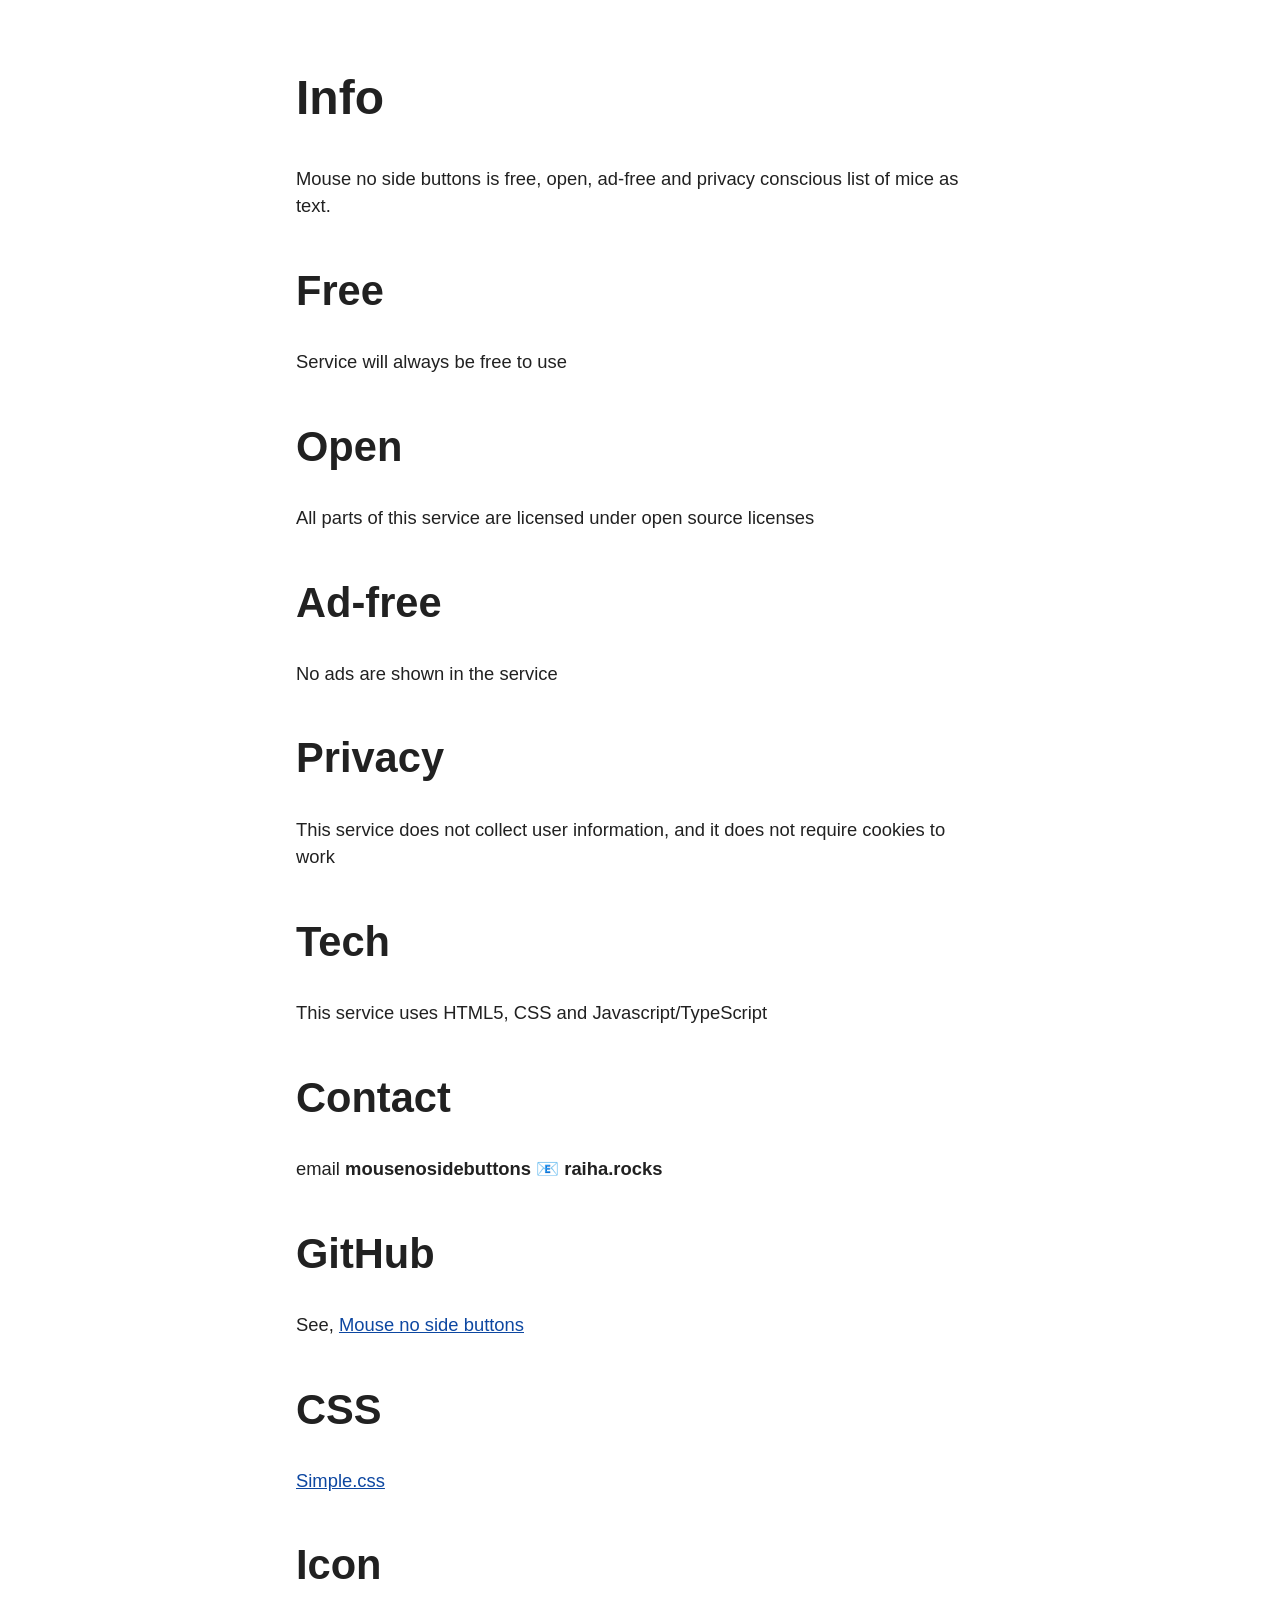
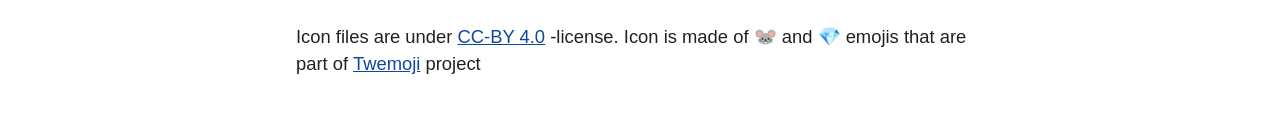
==== src/info.html @ bd1788c7 "First actual commit Somewhat working experience" ====
<!DOCTYPE html>
<html lang="en">
  <head>
    <meta charset="utf-8">
    <meta http-equiv="X-UA-Compatible" content="IE=edge">
    <meta name="viewport" content="width=device-width,initial-scale=1.0">
    <meta name="description" content="Free, open, no ads and respects your privacy">
    <link rel="icon" href="favicon.ico">
    <link rel="stylesheet" href="simple.min.css">
    <title>Mouse no side buttons</title>
  </head>
  <body>
    <main>
      <section>
        <header>
          <h1>Info</h1>
          <p>Mouse no side buttons is free, open, ad-free and privacy conscious list of mice as text.</p>

          <h2>Free</h2>
          <p>Service will always be free to use</p>

          <h2>Open</h2>
          <p>All parts of this service are licensed under open source licenses</p>

          <h2>Ad-free</h2>
          <p>No ads are shown in the service</p>

          <h2>Privacy</h2>
          <p>This service does not collect user information, and it does not require cookies to work</p>

          <h2>Tech</h2>
          <p>This service uses HTML5, CSS and Javascript/TypeScript</p>

          <h2>Contact</h2>
          <p>email <b>mousenosidebuttons 📧 raiha.rocks</b></p>

          <h2>GitHub</h2>
          <p>See, <a href="https://github.com/mcraiha/mousenosidebuttons">Mouse no side buttons</a></p>

          <h2>CSS</h2>
          <p>
            <a href="https://simplecss.org/">Simple.css</a>
          </p>

          <h2>Icon</h2>
          <p>Icon files are under <a href="https://creativecommons.org/licenses/by/4.0/">CC-BY 4.0</a> -license. Icon is made of 🐭 and 💎 emojis that are part of <a href="https://github.com/jdecked/twemoji">Twemoji</a> project</p>
        </header>
      </section>
    </main>
  </body>
</html>
---- src/simple.min.css ----
:root{--sans-font:-apple-system,BlinkMacSystemFont,"Avenir Next",Avenir,"Nimbus Sans L",Roboto,"Noto Sans","Segoe UI",Arial,Helvetica,"Helvetica Neue",sans-serif;--mono-font:Consolas,Menlo,Monaco,"Andale Mono","Ubuntu Mono",monospace;--standard-border-radius:5px;--border-width:1px;--bg:#fff;--accent-bg:#f5f7ff;--text:#212121;--text-light:#585858;--border:#898ea4;--accent:#0d47a1;--accent-hover:#1266e2;--accent-text:var(--bg);--code:#d81b60;--preformatted:#444;--marked:#fd3;--disabled:#efefef}@media (prefers-color-scheme:dark){:root{color-scheme:dark;--bg:#212121;--accent-bg:#2b2b2b;--text:#dcdcdc;--text-light:#ababab;--accent:#ffb300;--accent-hover:#ffe099;--accent-text:var(--bg);--code:#f06292;--preformatted:#ccc;--disabled:#111}img,video{opacity:.8}}*,:before,:after{box-sizing:border-box}textarea,select,input,progress{-webkit-appearance:none;-moz-appearance:none;appearance:none}html{font-family:var(--sans-font);scroll-behavior:smooth}body{color:var(--text);background-color:var(--bg);grid-template-columns:1fr min(45rem,90%) 1fr;margin:0;font-size:1.15rem;line-height:1.5;display:grid}body>*{grid-column:2}body>header{background-color:var(--accent-bg);border-bottom:var(--border-width)solid var(--border);text-align:center;grid-column:1/-1;padding:0 .5rem 2rem}body>header>:only-child{margin-block-start:2rem}body>header h1{max-width:1200px;margin:1rem auto}body>header p{max-width:40rem;margin:1rem auto}main{padding-top:1.5rem}body>footer{color:var(--text-light);text-align:center;border-top:var(--border-width)solid var(--border);margin-top:4rem;padding:2rem 1rem 1.5rem;font-size:.9rem}h1{font-size:3rem}h2{margin-top:3rem;font-size:2.6rem}h3{margin-top:3rem;font-size:2rem}h4{font-size:1.44rem}h5{font-size:1.15rem}h6{font-size:.96rem}p{margin:1.5rem 0}p,h1,h2,h3,h4,h5,h6{overflow-wrap:break-word}h1,h2,h3{line-height:1.1}@media only screen and (width<=720px){h1{font-size:2.5rem}h2{font-size:2.1rem}h3{font-size:1.75rem}h4{font-size:1.25rem}}a,a:visited{color:var(--accent)}a:hover{text-decoration:none}button,.button,a.button,input[type=submit],input[type=reset],input[type=button]{border:var(--border-width)solid var(--accent);background-color:var(--accent);color:var(--accent-text);padding:.5rem .9rem;line-height:normal;text-decoration:none}.button[aria-disabled=true],input:disabled,textarea:disabled,select:disabled,button[disabled]{cursor:not-allowed;background-color:var(--disabled);border-color:var(--disabled);color:var(--text-light)}input[type=range]{padding:0}abbr[title]{cursor:help;text-decoration-line:underline;text-decoration-style:dotted}button:enabled:hover,.button:not([aria-disabled=true]):hover,input[type=submit]:enabled:hover,input[type=reset]:enabled:hover,input[type=button]:enabled:hover{background-color:var(--accent-hover);border-color:var(--accent-hover);cursor:pointer}.button:focus-visible,button:focus-visible:where(:enabled),input:enabled:focus-visible:where([type=submit],[type=reset],[type=button]){outline:2px solid var(--accent);outline-offset:1px}header nav{padding:1rem 0 0;font-size:1rem;line-height:2}header nav ul,header nav ol{flex-flow:wrap;place-content:space-around center;align-items:center;margin:0;padding:0;list-style-type:none;display:flex}header nav ul li,header nav ol li{display:inline-block}header nav a,header nav a:visited{border:var(--border-width)solid var(--border);border-radius:var(--standard-border-radius);color:var(--text);margin:0 .5rem 1rem;padding:.1rem 1rem;text-decoration:none;display:inline-block}header nav a:hover,header nav a.current,header nav a[aria-current=page],header nav a[aria-current=true]{border-color:var(--accent);color:var(--accent);cursor:pointer}@media only screen and (width<=720px){header nav a{border:none;padding:0;line-height:1;text-decoration:underline}}aside,details,pre,progress{background-color:var(--accent-bg);border:var(--border-width)solid var(--border);border-radius:var(--standard-border-radius);margin-bottom:1rem}aside{float:right;width:30%;margin-inline-start:15px;padding:0 15px;font-size:1rem}[dir=rtl] aside{float:left}@media only screen and (width<=720px){aside{float:none;width:100%;margin-inline-start:0}}article,fieldset,dialog{border:var(--border-width)solid var(--border);border-radius:var(--standard-border-radius);margin-bottom:1rem;padding:1rem}article h2:first-child,section h2:first-child,article h3:first-child,section h3:first-child{margin-top:1rem}section{border-top:var(--border-width)solid var(--border);border-bottom:var(--border-width)solid var(--border);margin:3rem 0;padding:2rem 1rem}section+section,section:first-child{border-top:0;padding-top:0}section+section{margin-top:0}section:last-child{border-bottom:0;padding-bottom:0}details{padding:.7rem 1rem}summary{cursor:pointer;word-break:break-all;margin:-.7rem -1rem;padding:.7rem 1rem;font-weight:700}details[open]>summary+*{margin-top:0}details[open]>summary{margin-bottom:.5rem}details[open]>:last-child{margin-bottom:0}table{border-collapse:collapse;margin:1.5rem 0}figure>table{width:max-content;margin:0}td,th{border:var(--border-width)solid var(--border);text-align:start;padding:.5rem}th{background-color:var(--accent-bg);font-weight:700}tr:nth-child(2n){background-color:var(--accent-bg)}table caption{margin-bottom:.5rem;font-weight:700}textarea,select,input,button,.button{font-size:inherit;border-radius:var(--standard-border-radius);box-shadow:none;max-width:100%;margin-bottom:.5rem;padding:.5em;font-family:inherit;display:inline-block}textarea,select,input{color:var(--text);background-color:var(--bg);border:var(--border-width)solid var(--border)}label{display:block}textarea:not([cols]){width:100%}select:not([multiple]){background-image:linear-gradient(45deg,transparent 49%,var(--text)51%),linear-gradient(135deg,var(--text)51%,transparent 49%);background-position:calc(100% - 15px),calc(100% - 10px);background-repeat:no-repeat;background-size:5px 5px,5px 5px;padding-inline-end:25px}[dir=rtl] select:not([multiple]){background-position:10px,15px}input[type=checkbox],input[type=radio]{vertical-align:middle;width:min-content;position:relative}input[type=checkbox]+label,input[type=radio]+label{display:inline-block}input[type=radio]{border-radius:100%}input[type=checkbox]:checked,input[type=radio]:checked{background-color:var(--accent)}input[type=checkbox]:checked:after{content:" ";border-right:solid var(--bg).08em;border-bottom:solid var(--bg).08em;background-color:#0000;border-radius:0;width:.2em;height:.4em;font-size:1.8em;position:absolute;top:.04em;left:.18em;transform:rotate(45deg)}input[type=radio]:checked:after{content:" ";background-color:var(--bg);border-radius:100%;width:.3em;height:.3em;font-size:1.8em;position:absolute;top:.125em;left:.125em}@media only screen and (width<=720px){textarea,select,input{width:100%}}input[type=color]{height:2.5rem;padding:.2rem}input[type=file]{border:0}hr{height:var(--border-width);background:var(--border);border:none;margin:1rem auto}mark{border-radius:var(--standard-border-radius);background-color:var(--marked);color:#000;padding:2px 5px}mark a{color:#0d47a1}img,video{border-radius:var(--standard-border-radius);max-width:100%;height:auto}figure{margin:0;display:block;overflow-x:auto}figure>img,figure>picture>img{margin-inline:auto;display:block}figcaption{text-align:center;color:var(--text-light);margin-block:1rem;font-size:.9rem;position:sticky;left:0}blockquote{border-inline-start:.35rem solid var(--accent);color:var(--text-light);margin-block:2rem;margin-inline:2rem 0;padding:.4rem .8rem;font-style:italic}cite{color:var(--text-light);font-size:.9rem;font-style:normal}dt{color:var(--text-light)}code,pre,pre span,kbd,samp{font-family:var(--mono-font);color:var(--code)}kbd{color:var(--preformatted);border:var(--border-width)solid var(--preformatted);border-bottom:3px solid var(--preformatted);border-radius:var(--standard-border-radius);padding:.1rem .4rem}pre{max-width:100%;color:var(--preformatted);padding:1rem 1.4rem;overflow:auto}pre code{color:var(--preformatted);background:0 0;margin:0;padding:0}progress{width:100%}progress:indeterminate{background-color:var(--accent-bg)}progress::-webkit-progress-bar{border-radius:var(--standard-border-radius);background-color:var(--accent-bg)}progress::-webkit-progress-value{border-radius:var(--standard-border-radius);background-color:var(--accent)}progress::-moz-progress-bar{border-radius:var(--standard-border-radius);background-color:var(--accent);transition-property:width;transition-duration:.3s}progress:indeterminate::-moz-progress-bar{background-color:var(--accent-bg)}dialog{background-color:var(--bg);max-width:40rem;margin:auto}dialog::backdrop{background-color:var(--bg);opacity:.8}@media only screen and (width<=720px){dialog{max-width:calc(100vw - 2rem)}}sup,sub{vertical-align:baseline;position:relative}sup{top:-.4em}sub{top:.3em}.notice{background:var(--accent-bg);border:var(--border-width)solid var(--border);border-radius:var(--standard-border-radius);margin:2rem 0;padding:1.5rem}@media print{@page{margin:1cm}body{display:block}body>header{background-color:unset}body>header nav,body>footer{display:none}article{border:none;padding:0}a[href^=http]:after{content:" <" attr(href)">"}abbr[title]:after{content:" (" attr(title)")"}a{text-decoration:none}p{widows:3;orphans:3}hr{border-top:var(--border-width)solid var(--border)}mark{border:var(--border-width)solid var(--border)}pre,table,figure,img,svg{break-inside:avoid}pre code{white-space:pre-wrap}}
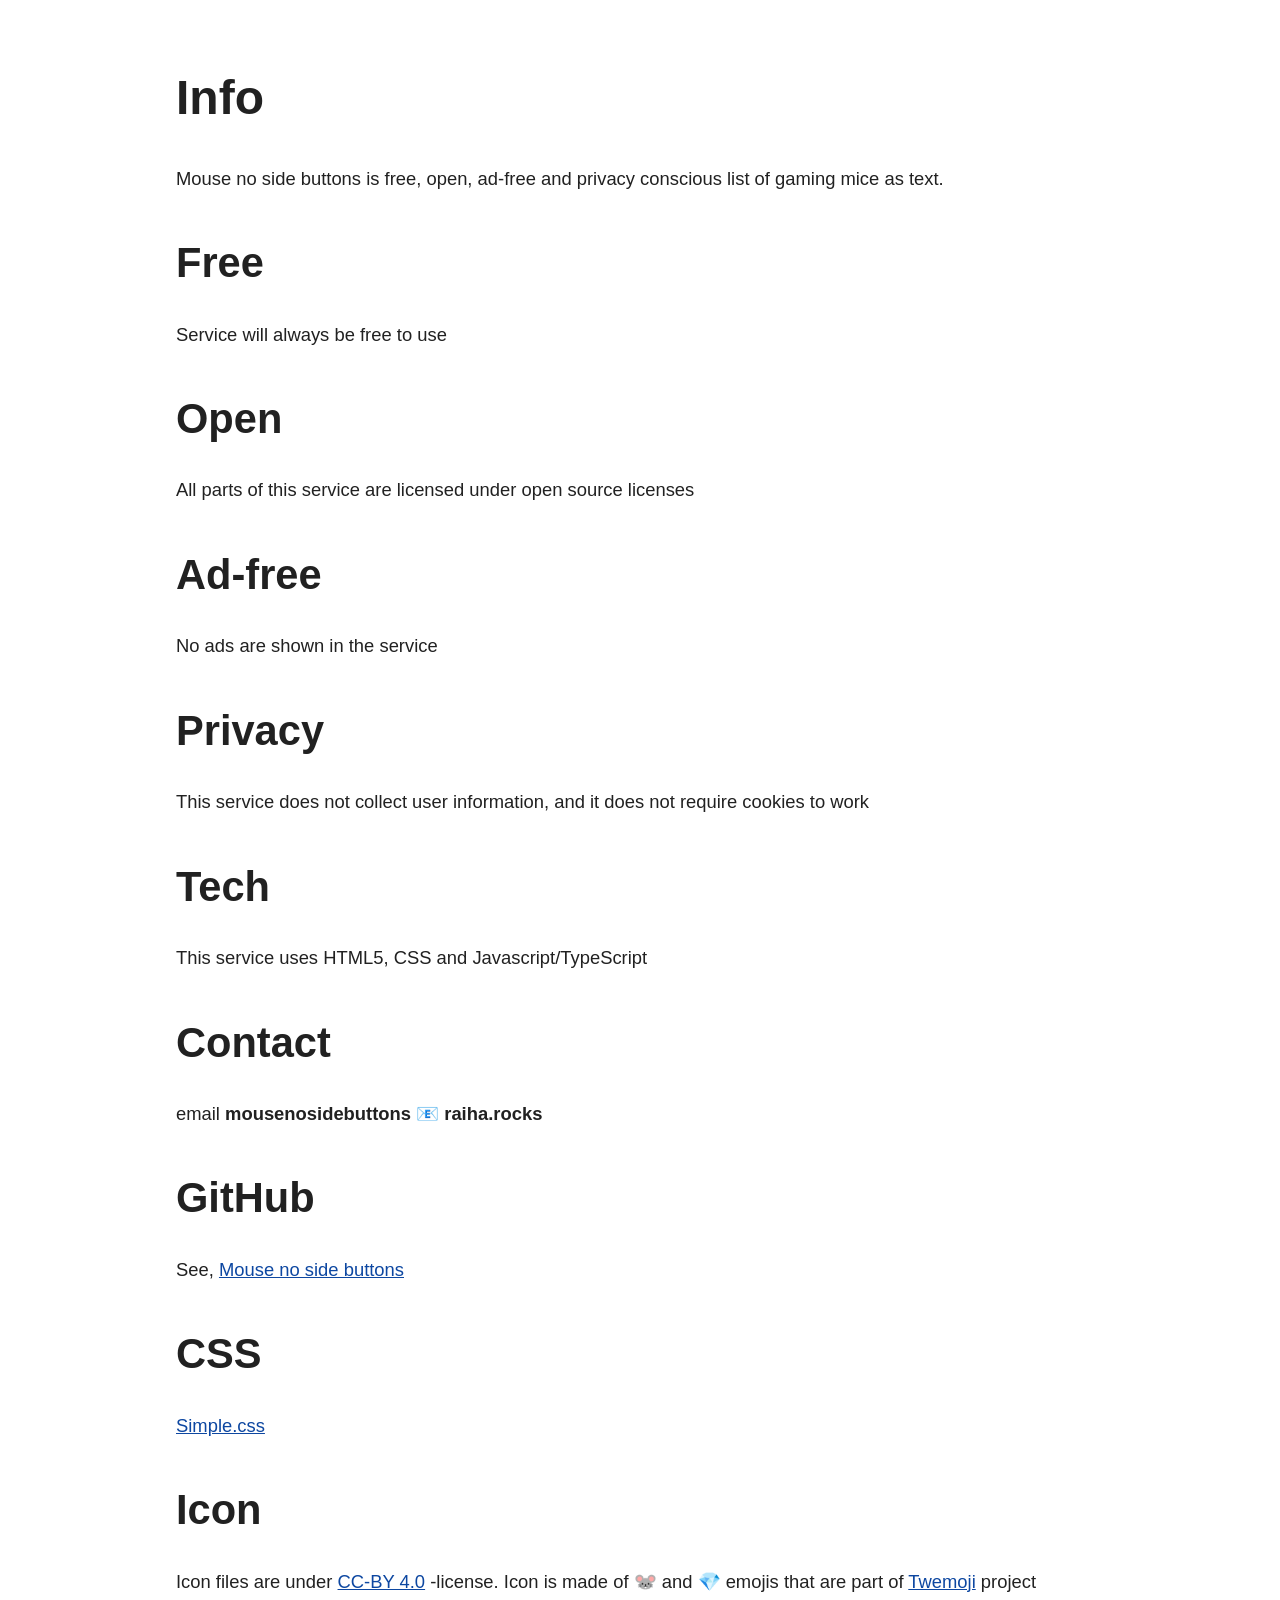
==== commit e6399873: "Better info description In case someone reads it" ====
--- a/src/info.html
+++ b/src/info.html
@@ -14,7 +14,7 @@
       <section>
         <header>
           <h1>Info</h1>
-          <p>Mouse no side buttons is free, open, ad-free and privacy conscious list of mice as text.</p>
+          <p>Mouse no side buttons is free, open, ad-free and privacy conscious list of gaming mice as text.</p>
 
           <h2>Free</h2>
           <p>Service will always be free to use</p>
@@ -31,10 +31,10 @@
           <h2>Tech</h2>
           <p>This service uses HTML5, CSS and Javascript/TypeScript</p>
 
-          <h2>Contact</h2>
+          <h2 id="contact">Contact</h2>
           <p>email <b>mousenosidebuttons 📧 raiha.rocks</b></p>
 
-          <h2>GitHub</h2>
+          <h2 id="github">GitHub</h2>
           <p>See, <a href="https://github.com/mcraiha/mousenosidebuttons">Mouse no side buttons</a></p>
 
           <h2>CSS</h2>
--- a/src/simple.min.css
+++ b/src/simple.min.css
@@ -1 +1 @@
-:root{--sans-font:-apple-system,BlinkMacSystemFont,"Avenir Next",Avenir,"Nimbus Sans L",Roboto,"Noto Sans","Segoe UI",Arial,Helvetica,"Helvetica Neue",sans-serif;--mono-font:Consolas,Menlo,Monaco,"Andale Mono","Ubuntu Mono",monospace;--standard-border-radius:5px;--border-width:1px;--bg:#fff;--accent-bg:#f5f7ff;--text:#212121;--text-light:#585858;--border:#898ea4;--accent:#0d47a1;--accent-hover:#1266e2;--accent-text:var(--bg);--code:#d81b60;--preformatted:#444;--marked:#fd3;--disabled:#efefef}@media (prefers-color-scheme:dark){:root{color-scheme:dark;--bg:#212121;--accent-bg:#2b2b2b;--text:#dcdcdc;--text-light:#ababab;--accent:#ffb300;--accent-hover:#ffe099;--accent-text:var(--bg);--code:#f06292;--preformatted:#ccc;--disabled:#111}img,video{opacity:.8}}*,:before,:after{box-sizing:border-box}textarea,select,input,progress{-webkit-appearance:none;-moz-appearance:none;appearance:none}html{font-family:var(--sans-font);scroll-behavior:smooth}body{color:var(--text);background-color:var(--bg);grid-template-columns:1fr min(45rem,90%) 1fr;margin:0;font-size:1.15rem;line-height:1.5;display:grid}body>*{grid-column:2}body>header{background-color:var(--accent-bg);border-bottom:var(--border-width)solid var(--border);text-align:center;grid-column:1/-1;padding:0 .5rem 2rem}body>header>:only-child{margin-block-start:2rem}body>header h1{max-width:1200px;margin:1rem auto}body>header p{max-width:40rem;margin:1rem auto}main{padding-top:1.5rem}body>footer{color:var(--text-light);text-align:center;border-top:var(--border-width)solid var(--border);margin-top:4rem;padding:2rem 1rem 1.5rem;font-size:.9rem}h1{font-size:3rem}h2{margin-top:3rem;font-size:2.6rem}h3{margin-top:3rem;font-size:2rem}h4{font-size:1.44rem}h5{font-size:1.15rem}h6{font-size:.96rem}p{margin:1.5rem 0}p,h1,h2,h3,h4,h5,h6{overflow-wrap:break-word}h1,h2,h3{line-height:1.1}@media only screen and (width<=720px){h1{font-size:2.5rem}h2{font-size:2.1rem}h3{font-size:1.75rem}h4{font-size:1.25rem}}a,a:visited{color:var(--accent)}a:hover{text-decoration:none}button,.button,a.button,input[type=submit],input[type=reset],input[type=button]{border:var(--border-width)solid var(--accent);background-color:var(--accent);color:var(--accent-text);padding:.5rem .9rem;line-height:normal;text-decoration:none}.button[aria-disabled=true],input:disabled,textarea:disabled,select:disabled,button[disabled]{cursor:not-allowed;background-color:var(--disabled);border-color:var(--disabled);color:var(--text-light)}input[type=range]{padding:0}abbr[title]{cursor:help;text-decoration-line:underline;text-decoration-style:dotted}button:enabled:hover,.button:not([aria-disabled=true]):hover,input[type=submit]:enabled:hover,input[type=reset]:enabled:hover,input[type=button]:enabled:hover{background-color:var(--accent-hover);border-color:var(--accent-hover);cursor:pointer}.button:focus-visible,button:focus-visible:where(:enabled),input:enabled:focus-visible:where([type=submit],[type=reset],[type=button]){outline:2px solid var(--accent);outline-offset:1px}header nav{padding:1rem 0 0;font-size:1rem;line-height:2}header nav ul,header nav ol{flex-flow:wrap;place-content:space-around center;align-items:center;margin:0;padding:0;list-style-type:none;display:flex}header nav ul li,header nav ol li{display:inline-block}header nav a,header nav a:visited{border:var(--border-width)solid var(--border);border-radius:var(--standard-border-radius);color:var(--text);margin:0 .5rem 1rem;padding:.1rem 1rem;text-decoration:none;display:inline-block}header nav a:hover,header nav a.current,header nav a[aria-current=page],header nav a[aria-current=true]{border-color:var(--accent);color:var(--accent);cursor:pointer}@media only screen and (width<=720px){header nav a{border:none;padding:0;line-height:1;text-decoration:underline}}aside,details,pre,progress{background-color:var(--accent-bg);border:var(--border-width)solid var(--border);border-radius:var(--standard-border-radius);margin-bottom:1rem}aside{float:right;width:30%;margin-inline-start:15px;padding:0 15px;font-size:1rem}[dir=rtl] aside{float:left}@media only screen and (width<=720px){aside{float:none;width:100%;margin-inline-start:0}}article,fieldset,dialog{border:var(--border-width)solid var(--border);border-radius:var(--standard-border-radius);margin-bottom:1rem;padding:1rem}article h2:first-child,section h2:first-child,article h3:first-child,section h3:first-child{margin-top:1rem}section{border-top:var(--border-width)solid var(--border);border-bottom:var(--border-width)solid var(--border);margin:3rem 0;padding:2rem 1rem}section+section,section:first-child{border-top:0;padding-top:0}section+section{margin-top:0}section:last-child{border-bottom:0;padding-bottom:0}details{padding:.7rem 1rem}summary{cursor:pointer;word-break:break-all;margin:-.7rem -1rem;padding:.7rem 1rem;font-weight:700}details[open]>summary+*{margin-top:0}details[open]>summary{margin-bottom:.5rem}details[open]>:last-child{margin-bottom:0}table{border-collapse:collapse;margin:1.5rem 0}figure>table{width:max-content;margin:0}td,th{border:var(--border-width)solid var(--border);text-align:start;padding:.5rem}th{background-color:var(--accent-bg);font-weight:700}tr:nth-child(2n){background-color:var(--accent-bg)}table caption{margin-bottom:.5rem;font-weight:700}textarea,select,input,button,.button{font-size:inherit;border-radius:var(--standard-border-radius);box-shadow:none;max-width:100%;margin-bottom:.5rem;padding:.5em;font-family:inherit;display:inline-block}textarea,select,input{color:var(--text);background-color:var(--bg);border:var(--border-width)solid var(--border)}label{display:block}textarea:not([cols]){width:100%}select:not([multiple]){background-image:linear-gradient(45deg,transparent 49%,var(--text)51%),linear-gradient(135deg,var(--text)51%,transparent 49%);background-position:calc(100% - 15px),calc(100% - 10px);background-repeat:no-repeat;background-size:5px 5px,5px 5px;padding-inline-end:25px}[dir=rtl] select:not([multiple]){background-position:10px,15px}input[type=checkbox],input[type=radio]{vertical-align:middle;width:min-content;position:relative}input[type=checkbox]+label,input[type=radio]+label{display:inline-block}input[type=radio]{border-radius:100%}input[type=checkbox]:checked,input[type=radio]:checked{background-color:var(--accent)}input[type=checkbox]:checked:after{content:" ";border-right:solid var(--bg).08em;border-bottom:solid var(--bg).08em;background-color:#0000;border-radius:0;width:.2em;height:.4em;font-size:1.8em;position:absolute;top:.04em;left:.18em;transform:rotate(45deg)}input[type=radio]:checked:after{content:" ";background-color:var(--bg);border-radius:100%;width:.3em;height:.3em;font-size:1.8em;position:absolute;top:.125em;left:.125em}@media only screen and (width<=720px){textarea,select,input{width:100%}}input[type=color]{height:2.5rem;padding:.2rem}input[type=file]{border:0}hr{height:var(--border-width);background:var(--border);border:none;margin:1rem auto}mark{border-radius:var(--standard-border-radius);background-color:var(--marked);color:#000;padding:2px 5px}mark a{color:#0d47a1}img,video{border-radius:var(--standard-border-radius);max-width:100%;height:auto}figure{margin:0;display:block;overflow-x:auto}figure>img,figure>picture>img{margin-inline:auto;display:block}figcaption{text-align:center;color:var(--text-light);margin-block:1rem;font-size:.9rem;position:sticky;left:0}blockquote{border-inline-start:.35rem solid var(--accent);color:var(--text-light);margin-block:2rem;margin-inline:2rem 0;padding:.4rem .8rem;font-style:italic}cite{color:var(--text-light);font-size:.9rem;font-style:normal}dt{color:var(--text-light)}code,pre,pre span,kbd,samp{font-family:var(--mono-font);color:var(--code)}kbd{color:var(--preformatted);border:var(--border-width)solid var(--preformatted);border-bottom:3px solid var(--preformatted);border-radius:var(--standard-border-radius);padding:.1rem .4rem}pre{max-width:100%;color:var(--preformatted);padding:1rem 1.4rem;overflow:auto}pre code{color:var(--preformatted);background:0 0;margin:0;padding:0}progress{width:100%}progress:indeterminate{background-color:var(--accent-bg)}progress::-webkit-progress-bar{border-radius:var(--standard-border-radius);background-color:var(--accent-bg)}progress::-webkit-progress-value{border-radius:var(--standard-border-radius);background-color:var(--accent)}progress::-moz-progress-bar{border-radius:var(--standard-border-radius);background-color:var(--accent);transition-property:width;transition-duration:.3s}progress:indeterminate::-moz-progress-bar{background-color:var(--accent-bg)}dialog{background-color:var(--bg);max-width:40rem;margin:auto}dialog::backdrop{background-color:var(--bg);opacity:.8}@media only screen and (width<=720px){dialog{max-width:calc(100vw - 2rem)}}sup,sub{vertical-align:baseline;position:relative}sup{top:-.4em}sub{top:.3em}.notice{background:var(--accent-bg);border:var(--border-width)solid var(--border);border-radius:var(--standard-border-radius);margin:2rem 0;padding:1.5rem}@media print{@page{margin:1cm}body{display:block}body>header{background-color:unset}body>header nav,body>footer{display:none}article{border:none;padding:0}a[href^=http]:after{content:" <" attr(href)">"}abbr[title]:after{content:" (" attr(title)")"}a{text-decoration:none}p{widows:3;orphans:3}hr{border-top:var(--border-width)solid var(--border)}mark{border:var(--border-width)solid var(--border)}pre,table,figure,img,svg{break-inside:avoid}pre code{white-space:pre-wrap}}+:root{--sans-font:-apple-system,BlinkMacSystemFont,"Avenir Next",Avenir,"Nimbus Sans L",Roboto,"Noto Sans","Segoe UI",Arial,Helvetica,"Helvetica Neue",sans-serif;--mono-font:Consolas,Menlo,Monaco,"Andale Mono","Ubuntu Mono",monospace;--standard-border-radius:5px;--border-width:1px;--bg:#fff;--accent-bg:#f5f7ff;--text:#212121;--text-light:#585858;--border:#898ea4;--accent:#0d47a1;--accent-hover:#1266e2;--accent-text:var(--bg);--code:#d81b60;--preformatted:#444;--marked:#fd3;--disabled:#efefef}@media (prefers-color-scheme:dark){:root{color-scheme:dark;--bg:#212121;--accent-bg:#2b2b2b;--text:#dcdcdc;--text-light:#ababab;--accent:#ffb300;--accent-hover:#ffe099;--accent-text:var(--bg);--code:#f06292;--preformatted:#ccc;--disabled:#111}img,video{opacity:.8}}*,:before,:after{box-sizing:border-box}textarea,select,input,progress{-webkit-appearance:none;-moz-appearance:none;appearance:none}html{font-family:var(--sans-font);scroll-behavior:smooth}body{color:var(--text);background-color:var(--bg);grid-template-columns:1fr min(60rem,95%) 1fr;margin:0;font-size:1.15rem;line-height:1.5;display:grid}body>*{grid-column:2}body>header{background-color:var(--accent-bg);border-bottom:var(--border-width)solid var(--border);text-align:center;grid-column:1/-1;padding:0 .5rem 2rem}body>header>:only-child{margin-block-start:2rem}body>header h1{max-width:1200px;margin:1rem auto}body>header p{max-width:40rem;margin:1rem auto}main{padding-top:1.5rem}body>footer{color:var(--text-light);text-align:center;border-top:var(--border-width)solid var(--border);margin-top:4rem;padding:2rem 1rem 1.5rem;font-size:.9rem}h1{font-size:3rem}h2{margin-top:3rem;font-size:2.6rem}h3{margin-top:3rem;font-size:2rem}h4{font-size:1.44rem}h5{font-size:1.15rem}h6{font-size:.96rem}p{margin:1.5rem 0}p,h1,h2,h3,h4,h5,h6{overflow-wrap:break-word}h1,h2,h3{line-height:1.1}@media only screen and (width<=720px){h1{font-size:2.5rem}h2{font-size:2.1rem}h3{font-size:1.75rem}h4{font-size:1.25rem}}a,a:visited{color:var(--accent)}a:hover{text-decoration:none}button,.button,a.button,input[type=submit],input[type=reset],input[type=button]{border:var(--border-width)solid var(--accent);background-color:var(--accent);color:var(--accent-text);padding:.5rem .9rem;line-height:normal;text-decoration:none}.button[aria-disabled=true],input:disabled,textarea:disabled,select:disabled,button[disabled]{cursor:not-allowed;background-color:var(--disabled);border-color:var(--disabled);color:var(--text-light)}input[type=range]{padding:0}abbr[title]{cursor:help;text-decoration-line:underline;text-decoration-style:dotted}button:enabled:hover,.button:not([aria-disabled=true]):hover,input[type=submit]:enabled:hover,input[type=reset]:enabled:hover,input[type=button]:enabled:hover{background-color:var(--accent-hover);border-color:var(--accent-hover);cursor:pointer}.button:focus-visible,button:focus-visible:where(:enabled),input:enabled:focus-visible:where([type=submit],[type=reset],[type=button]){outline:2px solid var(--accent);outline-offset:1px}header nav{padding:1rem 0 0;font-size:1rem;line-height:2}header nav ul,header nav ol{flex-flow:wrap;place-content:space-around center;align-items:center;margin:0;padding:0;list-style-type:none;display:flex}header nav ul li,header nav ol li{display:inline-block}header nav a,header nav a:visited{border:var(--border-width)solid var(--border);border-radius:var(--standard-border-radius);color:var(--text);margin:0 .5rem 1rem;padding:.1rem 1rem;text-decoration:none;display:inline-block}header nav a:hover,header nav a.current,header nav a[aria-current=page],header nav a[aria-current=true]{border-color:var(--accent);color:var(--accent);cursor:pointer}@media only screen and (width<=720px){header nav a{border:none;padding:0;line-height:1;text-decoration:underline}}aside,details,pre,progress{background-color:var(--accent-bg);border:var(--border-width)solid var(--border);border-radius:var(--standard-border-radius);margin-bottom:1rem}aside{float:right;width:30%;margin-inline-start:15px;padding:0 15px;font-size:1rem}[dir=rtl] aside{float:left}@media only screen and (width<=720px){aside{float:none;width:100%;margin-inline-start:0}}article,fieldset,dialog{border:var(--border-width)solid var(--border);border-radius:var(--standard-border-radius);margin-bottom:1rem;padding:1rem}article h2:first-child,section h2:first-child,article h3:first-child,section h3:first-child{margin-top:1rem}section{border-top:var(--border-width)solid var(--border);border-bottom:var(--border-width)solid var(--border);margin:3rem 0;padding:2rem 1rem}section+section,section:first-child{border-top:0;padding-top:0}section+section{margin-top:0}section:last-child{border-bottom:0;padding-bottom:0}details{padding:.7rem 1rem}summary{cursor:pointer;word-break:break-all;margin:-.7rem -1rem;padding:.7rem 1rem;font-weight:700}details[open]>summary+*{margin-top:0}details[open]>summary{margin-bottom:.5rem}details[open]>:last-child{margin-bottom:0}table{border-collapse:collapse;margin:1.5rem 0}figure>table{width:max-content;margin:0}td,th{border:var(--border-width)solid var(--border);text-align:start;padding:.5rem}th{background-color:var(--accent-bg);font-weight:700}tr:nth-child(2n){background-color:var(--accent-bg)}table caption{margin-bottom:.5rem;font-weight:700}textarea,select,input,button,.button{font-size:inherit;border-radius:var(--standard-border-radius);box-shadow:none;max-width:100%;margin-bottom:.5rem;padding:.5em;font-family:inherit;display:inline-block}textarea,select,input{color:var(--text);background-color:var(--bg);border:var(--border-width)solid var(--border)}label{display:block}textarea:not([cols]){width:100%}select:not([multiple]){background-image:linear-gradient(45deg,transparent 49%,var(--text)51%),linear-gradient(135deg,var(--text)51%,transparent 49%);background-position:calc(100% - 15px),calc(100% - 10px);background-repeat:no-repeat;background-size:5px 5px,5px 5px;padding-inline-end:25px}[dir=rtl] select:not([multiple]){background-position:10px,15px}input[type=checkbox],input[type=radio]{vertical-align:middle;width:min-content;position:relative}input[type=checkbox]+label,input[type=radio]+label{display:inline-block}input[type=radio]{border-radius:100%}input[type=checkbox]:checked,input[type=radio]:checked{background-color:var(--accent)}input[type=checkbox]:checked:after{content:" ";border-right:solid var(--bg).08em;border-bottom:solid var(--bg).08em;background-color:#0000;border-radius:0;width:.2em;height:.4em;font-size:1.8em;position:absolute;top:.04em;left:.18em;transform:rotate(45deg)}input[type=radio]:checked:after{content:" ";background-color:var(--bg);border-radius:100%;width:.3em;height:.3em;font-size:1.8em;position:absolute;top:.125em;left:.125em}@media only screen and (width<=720px){textarea,select,input{width:100%}}input[type=color]{height:2.5rem;padding:.2rem}input[type=file]{border:0}hr{height:var(--border-width);background:var(--border);border:none;margin:1rem auto}mark{border-radius:var(--standard-border-radius);background-color:var(--marked);color:#000;padding:2px 5px}mark a{color:#0d47a1}img,video{border-radius:var(--standard-border-radius);max-width:100%;height:auto}figure{margin:0;display:block;overflow-x:auto}figure>img,figure>picture>img{margin-inline:auto;display:block}figcaption{text-align:center;color:var(--text-light);margin-block:1rem;font-size:.9rem;position:sticky;left:0}blockquote{border-inline-start:.35rem solid var(--accent);color:var(--text-light);margin-block:2rem;margin-inline:2rem 0;padding:.4rem .8rem;font-style:italic}cite{color:var(--text-light);font-size:.9rem;font-style:normal}dt{color:var(--text-light)}code,pre,pre span,kbd,samp{font-family:var(--mono-font);color:var(--code)}kbd{color:var(--preformatted);border:var(--border-width)solid var(--preformatted);border-bottom:3px solid var(--preformatted);border-radius:var(--standard-border-radius);padding:.1rem .4rem}pre{max-width:100%;color:var(--preformatted);padding:1rem 1.4rem;overflow:auto}pre code{color:var(--preformatted);background:0 0;margin:0;padding:0}progress{width:100%}progress:indeterminate{background-color:var(--accent-bg)}progress::-webkit-progress-bar{border-radius:var(--standard-border-radius);background-color:var(--accent-bg)}progress::-webkit-progress-value{border-radius:var(--standard-border-radius);background-color:var(--accent)}progress::-moz-progress-bar{border-radius:var(--standard-border-radius);background-color:var(--accent);transition-property:width;transition-duration:.3s}progress:indeterminate::-moz-progress-bar{background-color:var(--accent-bg)}dialog{background-color:var(--bg);max-width:40rem;margin:auto}dialog::backdrop{background-color:var(--bg);opacity:.8}@media only screen and (width<=720px){dialog{max-width:calc(100vw - 2rem)}}sup,sub{vertical-align:baseline;position:relative}sup{top:-.4em}sub{top:.3em}.notice{background:var(--accent-bg);border:var(--border-width)solid var(--border);border-radius:var(--standard-border-radius);margin:2rem 0;padding:1.5rem}@media print{@page{margin:1cm}body{display:block}body>header{background-color:unset}body>header nav,body>footer{display:none}article{border:none;padding:0}a[href^=http]:after{content:" <" attr(href)">"}abbr[title]:after{content:" (" attr(title)")"}a{text-decoration:none}p{widows:3;orphans:3}hr{border-top:var(--border-width)solid var(--border)}mark{border:var(--border-width)solid var(--border)}pre,table,figure,img,svg{break-inside:avoid}pre code{white-space:pre-wrap}}
